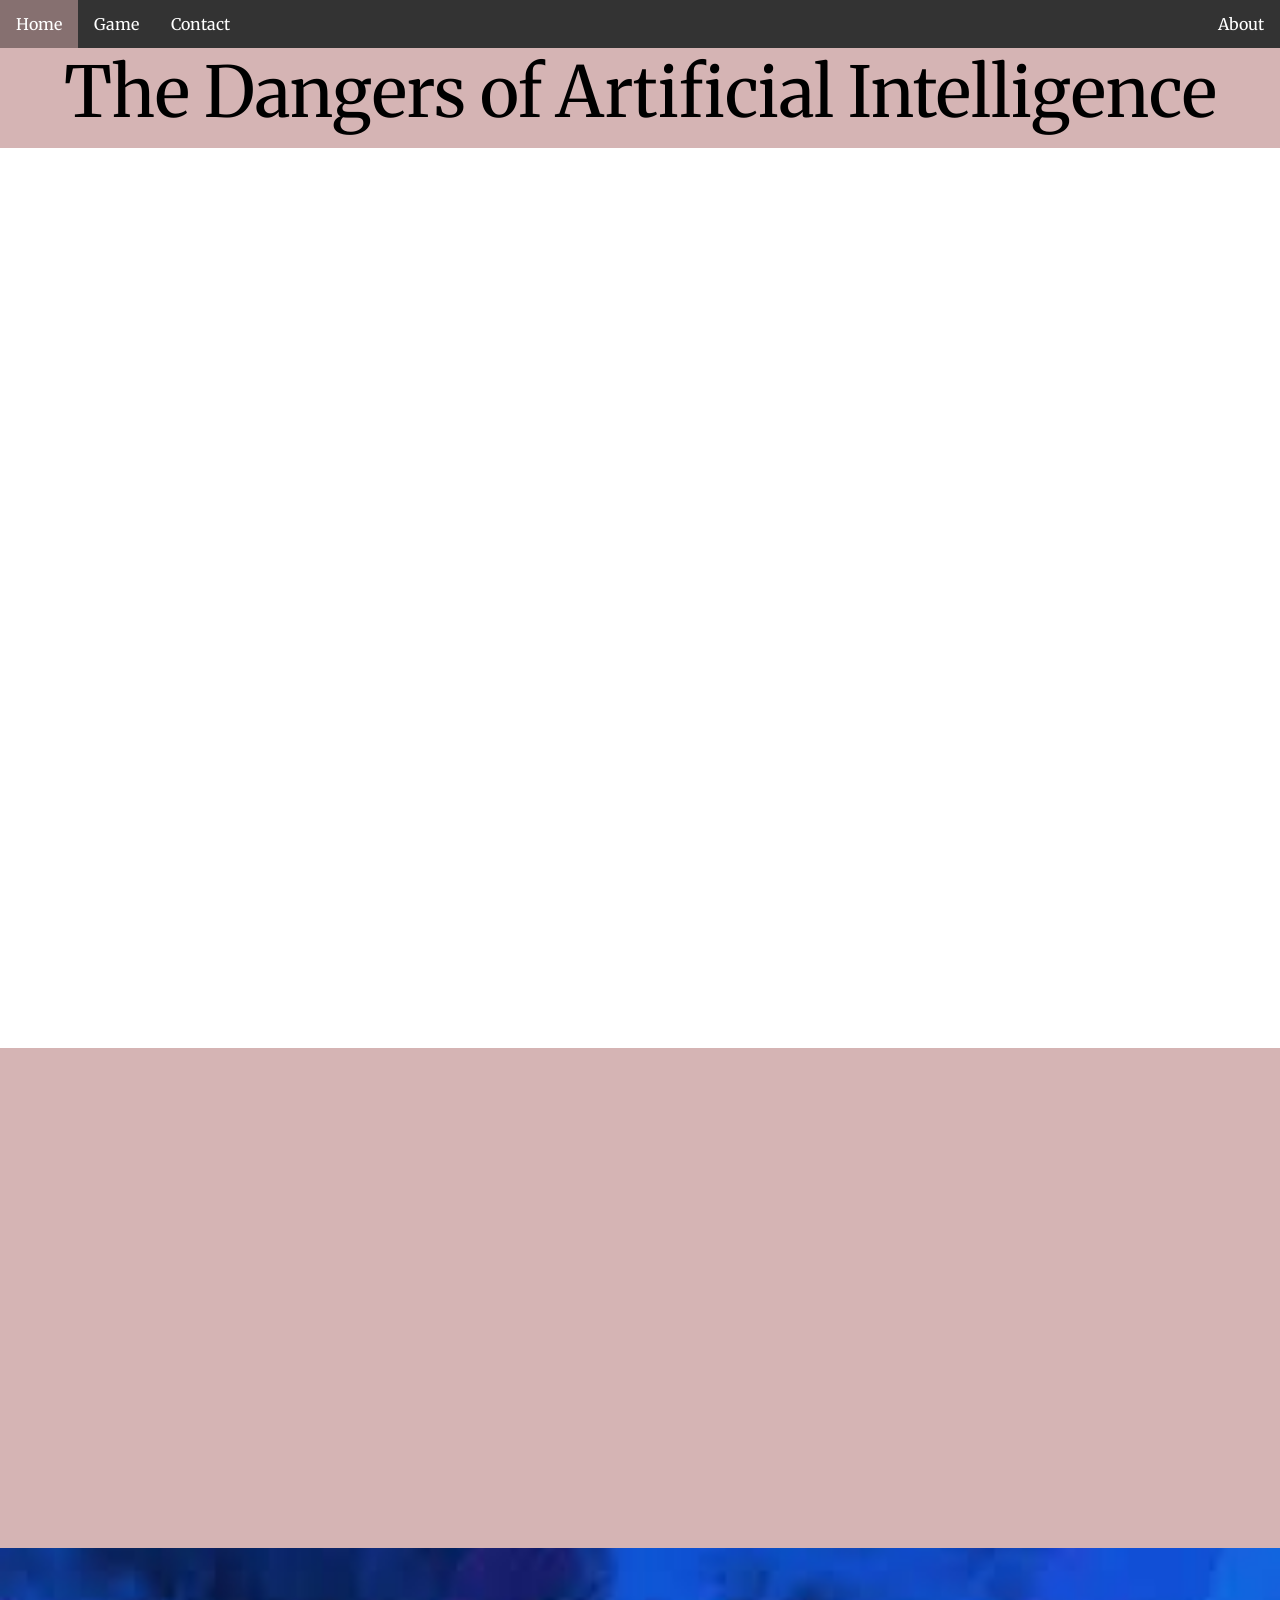
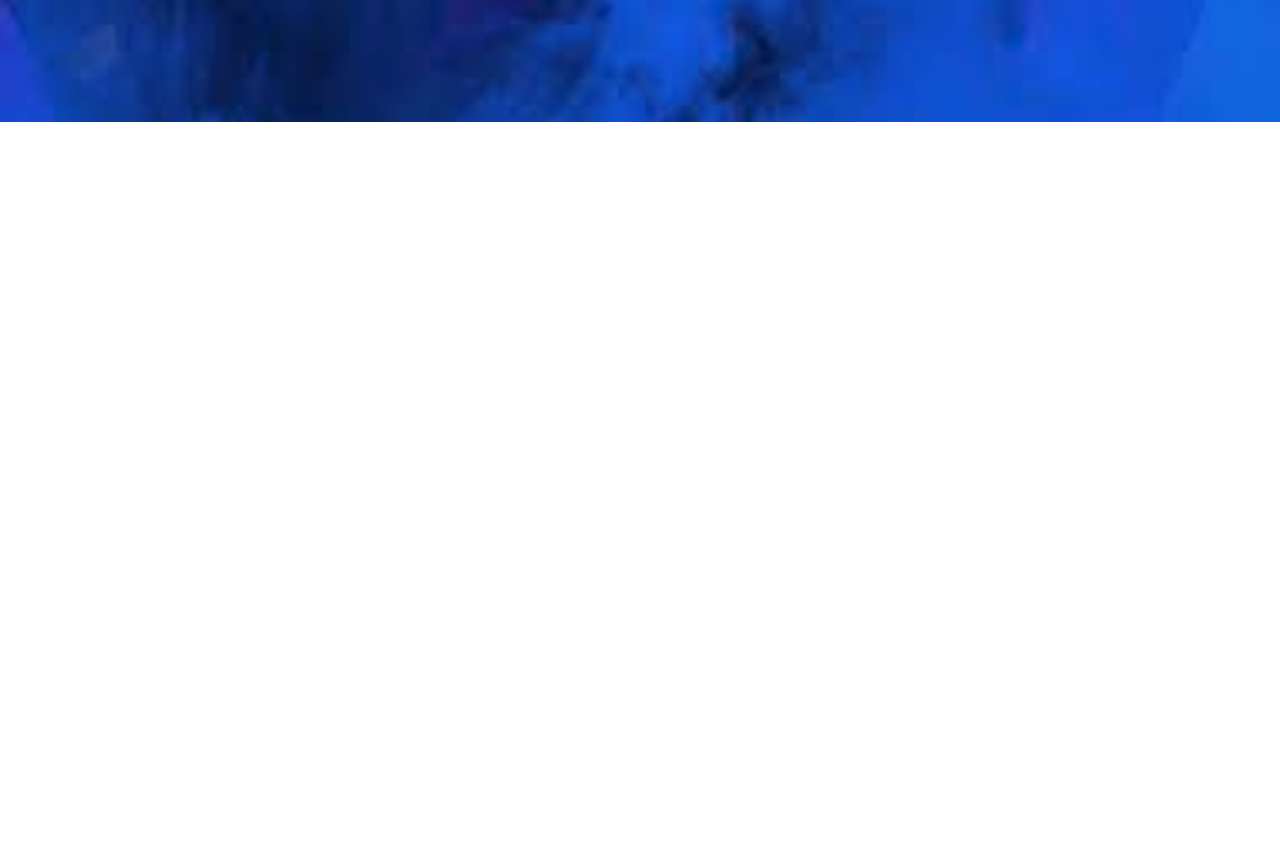
==== Index.html @ 7e308ecd "ProperFiles" ====
<!DOCTYPE html>
<html lang="en">
<head>
    <meta charset="UTF-8">
    <meta name="viewport" content="width=device-width, initial-scale=1.0">
    <title>Danger of AI</title>
    <link rel="stylesheet" href="DangerOfAI.css">
     <link rel="preconnect" href="https://fonts.googleapis.com">
        <link rel="preconnect" href="https://fonts.gstatic.com" crossorigin>
        <link href="https://fonts.googleapis.com/css2?family=Merriweather:ital,opsz,wght@0,18..144,300..900;1,18..144,300..900&display=swap" rel="stylesheet">
    <script src="DangerOfAI.js"></script>
</head>
<body>
    <div id="navbar-placeholder"></div>
    <div style="background-color: #D5B4B4; height: 100px; font-size: 35px; border: none; margin-top: -47px;">
        <h1 class="merriweather1" align="center">The Dangers of Artificial Intelligence</h1>
    </div>
    <div class="parallax pimg1"></div>
    <div style="height:500px;background-color:#D5B4B4 ;font-size:36px"></div>
    <div class="parallax pimg2">
</body>
</html>
---- DangerOfAI.css ----
.merriweather1 {
  font-family: "Merriweather", serif;
  font-weight: 400;
}

body, html {
  height: 100%;
}

.parallax {

  /* Full height */
  height: 100%; 

  /* Create the parallax scrolling effect */
  background-attachment: fixed;
  background-position: center;
  background-repeat: no-repeat;
  background-size: cover;
}

.pimg1{
  background-image: url('img_parallax.jpg');
}

.pimg2{
  background-image: url('img_parallax2.jpg');
}

.pstart {
     border-radius: 30px 30px 0px 0px
}

.pend {
    border-radius: 0px 0px 30px 30px 
}

body {
    padding:0;
    margin:0;
}


h2, p {
  margin: 10px;
}

#navbar-placeholder {
  position: sticky;
  top: 0;
  z-index: 1000;
}

ul {
  list-style-type: none;
  margin: 0;
  padding: 0;
  overflow: hidden;
  background-color: #333333;
}

ul li {
  float: left;
}

ul li a {
  display: block;
  color: white;
  text-align: center;
  padding: 14px 16px;
  text-decoration: none;
}

ul li a:hover:not(.active) {
  background-color: #111111;
}

ul li a.active {
  background-color: #867070;
}
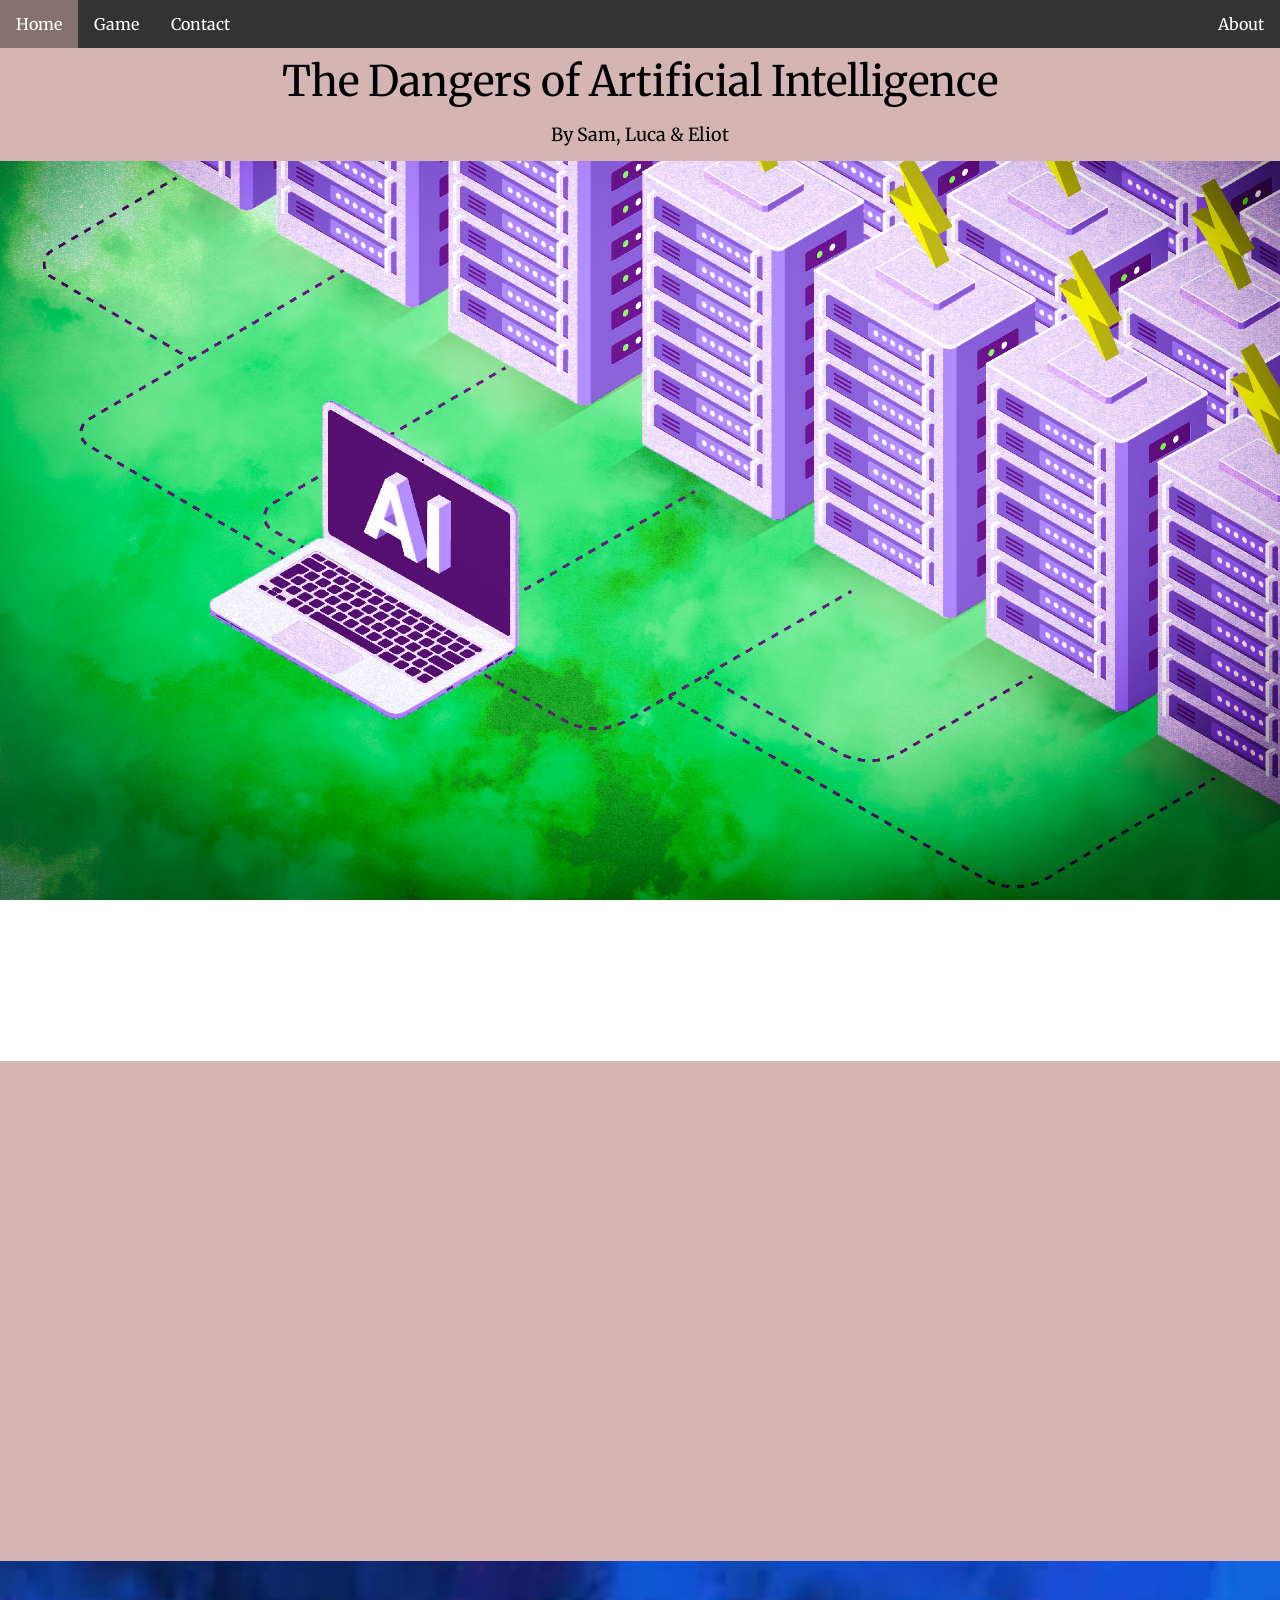
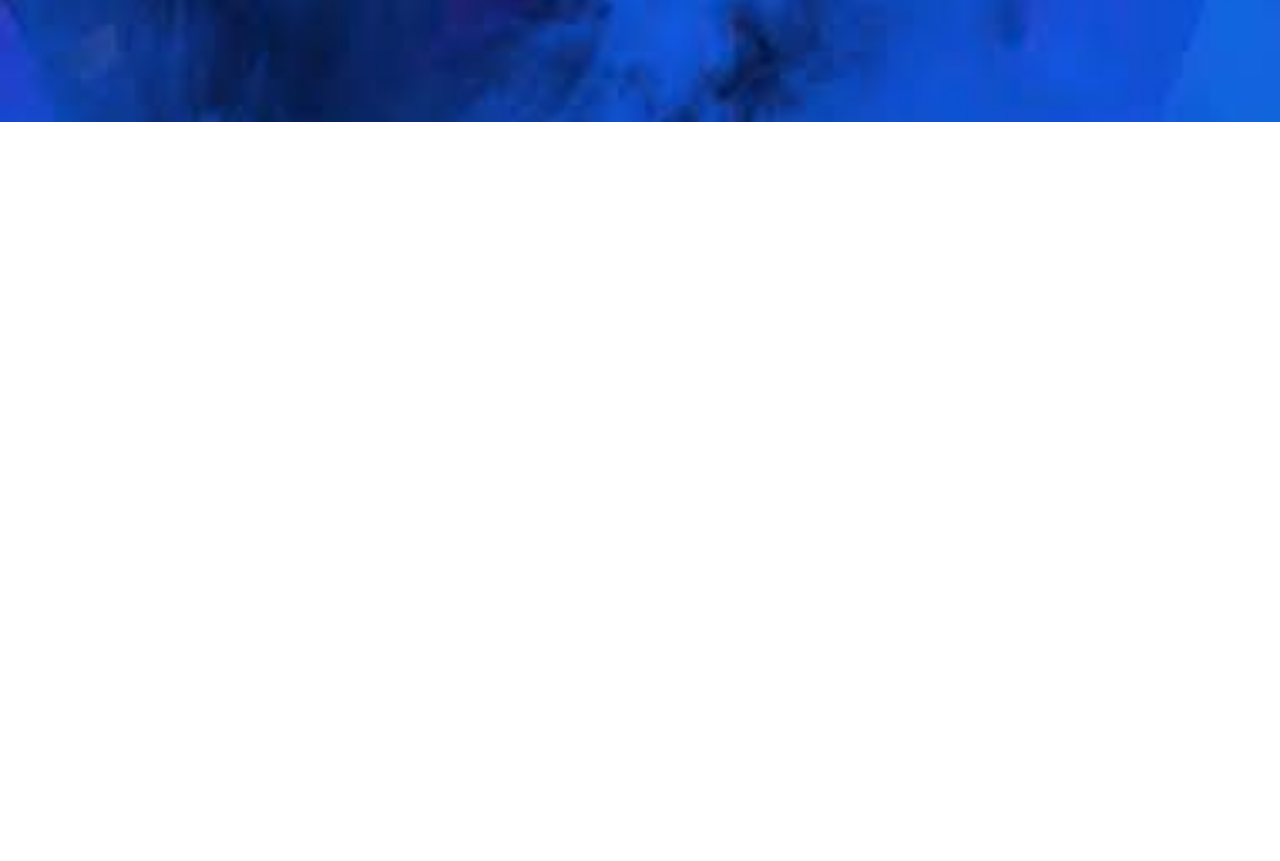
==== commit d526a8d7: "Cleaned up first area" ====
--- a/Index.html
+++ b/Index.html
@@ -12,11 +12,12 @@
 </head>
 <body>
     <div id="navbar-placeholder"></div>
-    <div style="background-color: #D5B4B4; height: 100px; font-size: 35px; border: none; margin-top: -47px;">
-        <h1 class="merriweather1" align="center">The Dangers of Artificial Intelligence</h1>
+    <div style="background-color: #D5B4B4; height: 160px; font-size: 35px; border: none; margin-top: -47px; display: flex; flex-direction: column; justify-content: center; align-items: center; position: relative;">
+        <h1 class="merriweather1" align="center" style="font-size: 42px; margin: 0;">The Dangers of Artificial Intelligence</h1>
+        <p class="merriweather1" align="center" style="font-size: 18px; margin: 0; position: absolute; bottom: 15px;">By Sam, Luca & Eliot</p>
     </div>
     <div class="parallax pimg1"></div>
     <div style="height:500px;background-color:#D5B4B4 ;font-size:36px"></div>
-    <div class="parallax pimg2">
+    <div class="parallax pimg2"></div>
 </body>
 </html>
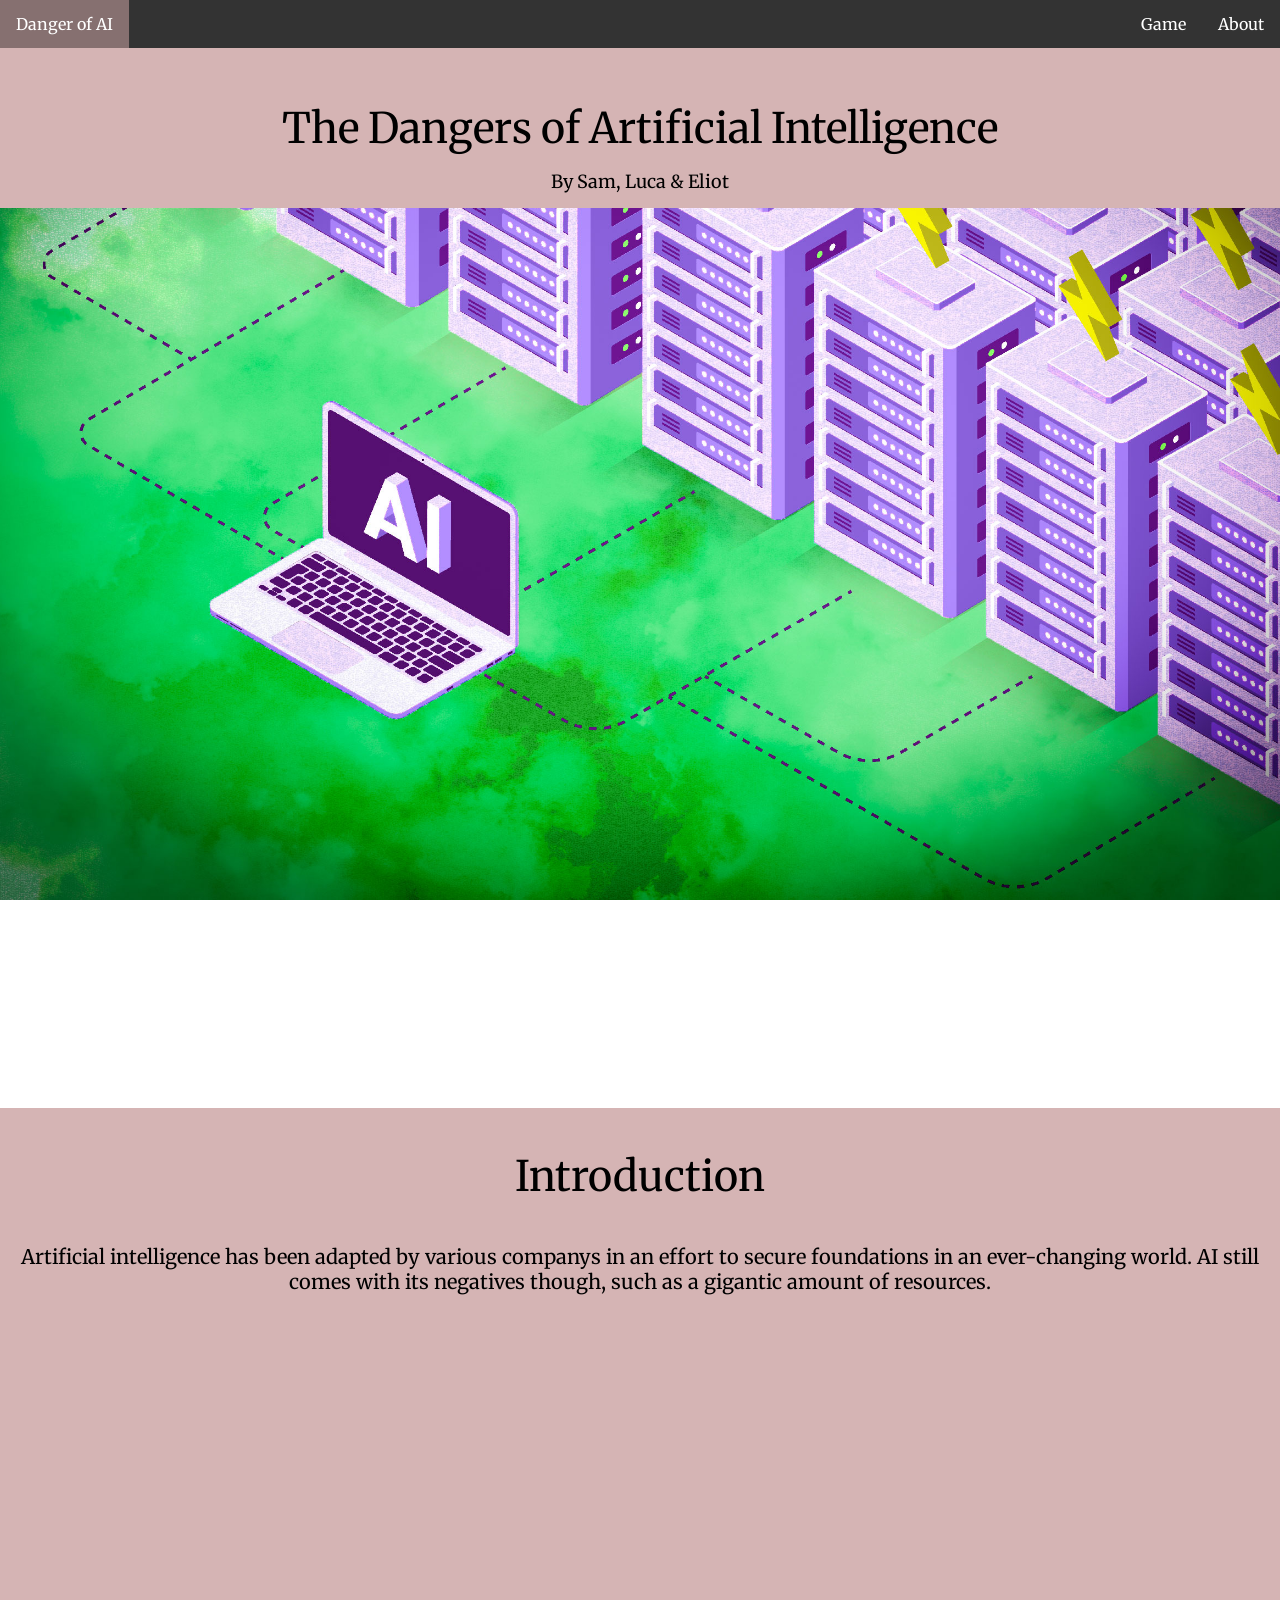
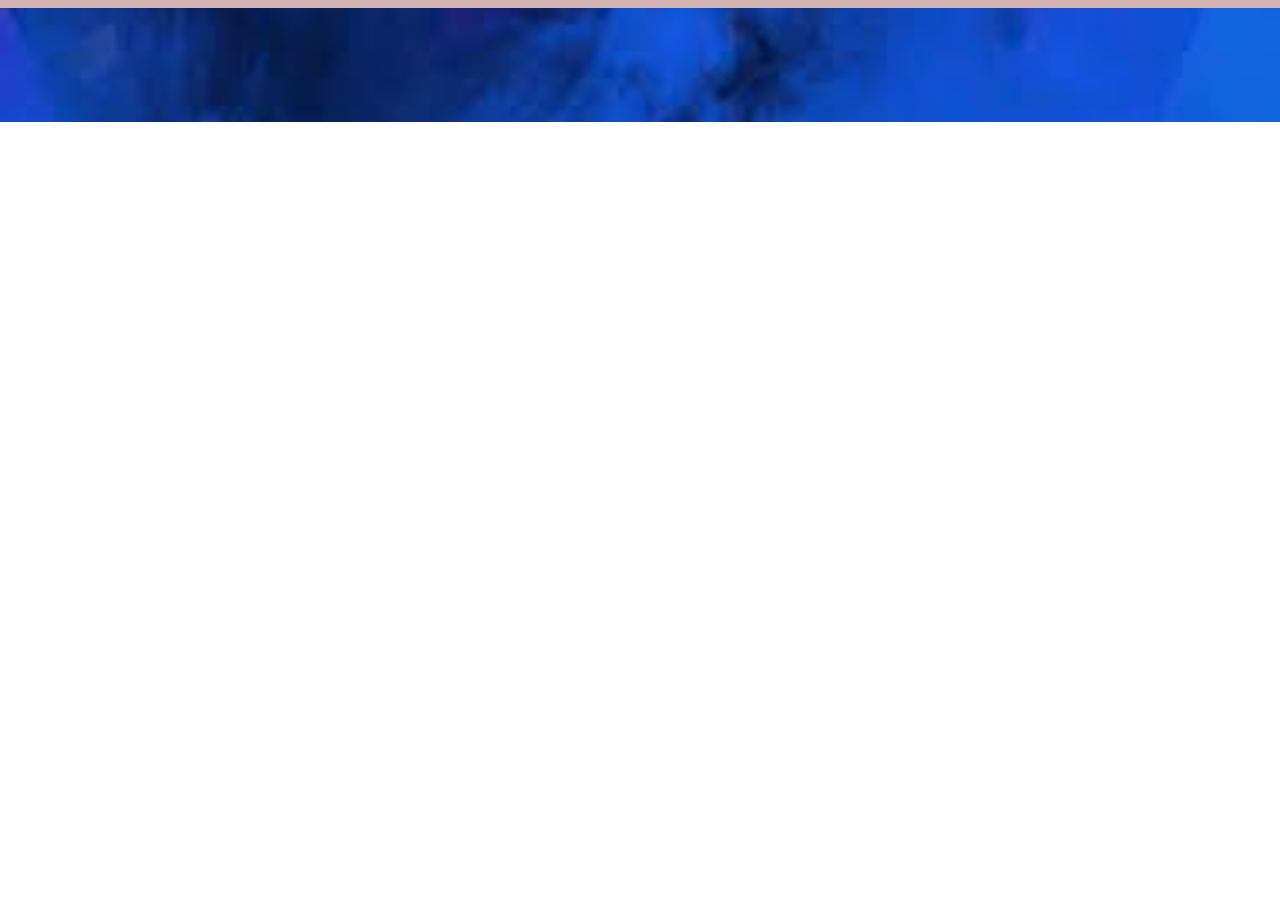
==== commit 7e18f02b: "Day 7" ====
--- a/Index.html
+++ b/Index.html
@@ -1,23 +1,23 @@
-<!DOCTYPE html>
-<html lang="en">
-<head>
-    <meta charset="UTF-8">
-    <meta name="viewport" content="width=device-width, initial-scale=1.0">
-    <title>Danger of AI</title>
-    <link rel="stylesheet" href="DangerOfAI.css">
-     <link rel="preconnect" href="https://fonts.googleapis.com">
-        <link rel="preconnect" href="https://fonts.gstatic.com" crossorigin>
-        <link href="https://fonts.googleapis.com/css2?family=Merriweather:ital,opsz,wght@0,18..144,300..900;1,18..144,300..900&display=swap" rel="stylesheet">
-    <script src="DangerOfAI.js"></script>
-</head>
-<body>
-    <div id="navbar-placeholder"></div>
-    <div style="background-color: #D5B4B4; height: 160px; font-size: 35px; border: none; margin-top: -47px; display: flex; flex-direction: column; justify-content: center; align-items: center; position: relative;">
-        <h1 class="merriweather1" align="center" style="font-size: 42px; margin: 0;">The Dangers of Artificial Intelligence</h1>
-        <p class="merriweather1" align="center" style="font-size: 18px; margin: 0; position: absolute; bottom: 15px;">By Sam, Luca & Eliot</p>
-    </div>
-    <div class="parallax pimg1"></div>
-    <div style="height:500px;background-color:#D5B4B4 ;font-size:36px"></div>
-    <div class="parallax pimg2"></div>
-</body>
+<!DOCTYPE html>
+<html lang="en">
+<head>
+    <meta charset="UTF-8">
+    <meta name="viewport" content="width=device-width, initial-scale=1.0">
+    <title>Danger of AI</title>
+    <link rel="stylesheet" href="DangerOfAI.css">
+     <link rel="preconnect" href="https://fonts.googleapis.com">
+        <link rel="preconnect" href="https://fonts.gstatic.com" crossorigin>
+        <link href="https://fonts.googleapis.com/css2?family=Merriweather:ital,opsz,wght@0,18..144,300..900;1,18..144,300..900&display=swap" rel="stylesheet">
+    <script src="DangerOfAI.js"></script>
+</head>
+<body>
+    <div id="navbar-placeholder"></div>
+    <div style="background-color: #D5B4B4; height: 160px; font-size: 35px; border: none; display: flex; flex-direction: column; justify-content: center; align-items: center; position: relative;">
+        <h1 class="merriweather1" align="center" style="font-size: 42px; margin: 0;">The Dangers of Artificial Intelligence</h1>
+        <p class="merriweather1" align="center" style="font-size: 18px; margin: 0; position: absolute; bottom: 15px;">By Sam, Luca & Eliot</p>
+    </div>
+    <div class="parallax pimg1"></div>
+    <div style="height:500px; background-color:#D5B4B4; font-size:36px; display:flow-root"><h3 class="merriweather1" align="center">Introduction</h3><p class="merriweather1" style="font-size: 20px;" align="center">Artificial intelligence has been adapted by various companys in an effort to secure foundations in an ever-changing world. AI still comes with its negatives though, such as a gigantic amount of resources.  </p></div>
+    <div class="parallax pimg2"></div>
+</body>
 </html>
--- a/DangerOfAI.css
+++ b/DangerOfAI.css
@@ -1,81 +1,81 @@
-
-.merriweather1 {
-  font-family: "Merriweather", serif;
-  font-weight: 400;
-}
-
-body, html {
-  height: 100%;
-}
-
-.parallax {
-
-  /* Full height */
-  height: 100%; 
-
-  /* Create the parallax scrolling effect */
-  background-attachment: fixed;
-  background-position: center;
-  background-repeat: no-repeat;
-  background-size: cover;
-}
-
-.pimg1{
-  background-image: url('img_parallax.jpg');
-}
-
-.pimg2{
-  background-image: url('img_parallax2.jpg');
-}
-
-.pstart {
-     border-radius: 30px 30px 0px 0px
-}
-
-.pend {
-    border-radius: 0px 0px 30px 30px 
-}
-
-body {
-    padding:0;
-    margin:0;
-}
-
-
-h2, p {
-  margin: 10px;
-}
-
-#navbar-placeholder {
-  position: sticky;
-  top: 0;
-  z-index: 1000;
-}
-
-ul {
-  list-style-type: none;
-  margin: 0;
-  padding: 0;
-  overflow: hidden;
-  background-color: #333333;
-}
-
-ul li {
-  float: left;
-}
-
-ul li a {
-  display: block;
-  color: white;
-  text-align: center;
-  padding: 14px 16px;
-  text-decoration: none;
-}
-
-ul li a:hover:not(.active) {
-  background-color: #111111;
-}
-
-ul li a.active {
-  background-color: #867070;
+
+.merriweather1 {
+  font-family: "Merriweather", serif;
+  font-weight: 400;
+}
+
+html {
+  height: 100%;
+}
+
+.parallax {
+
+  /* Full height */
+  height: 100vh; 
+
+  /* Create the parallax scrolling effect */
+  background-attachment: fixed;
+  background-position: center;
+  background-repeat: no-repeat;
+  background-size: cover;
+}
+
+.pimg1{
+  background-image: url('img_parallax.jpg');
+}
+
+.pimg2{
+  background-image: url('img_parallax2.jpg');
+}
+
+.pstart {
+     border-radius: 30px 30px 0px 0px
+}
+
+.pend {
+    border-radius: 0px 0px 30px 30px 
+}
+
+body {
+    padding:0;
+    margin:0;
+}
+
+
+h2, p {
+  margin: 10px;
+}
+
+#navbar-placeholder {
+  position: sticky;
+  top: 0;
+  z-index: 1000;
+}
+
+ul {
+  list-style-type: none;
+  margin: 0;
+  padding: 0;
+  overflow: hidden;
+  background-color: #333333;
+}
+
+ul li {
+  float: left;
+}
+
+ul li a {
+  display: block;
+  color: white;
+  text-align: center;
+  padding: 14px 16px;
+  text-decoration: none;
+}
+
+ul li a:hover:not(.active) {
+  background-color: #111111;
+}
+
+ul li a.active {
+  background-color: #867070;
 }
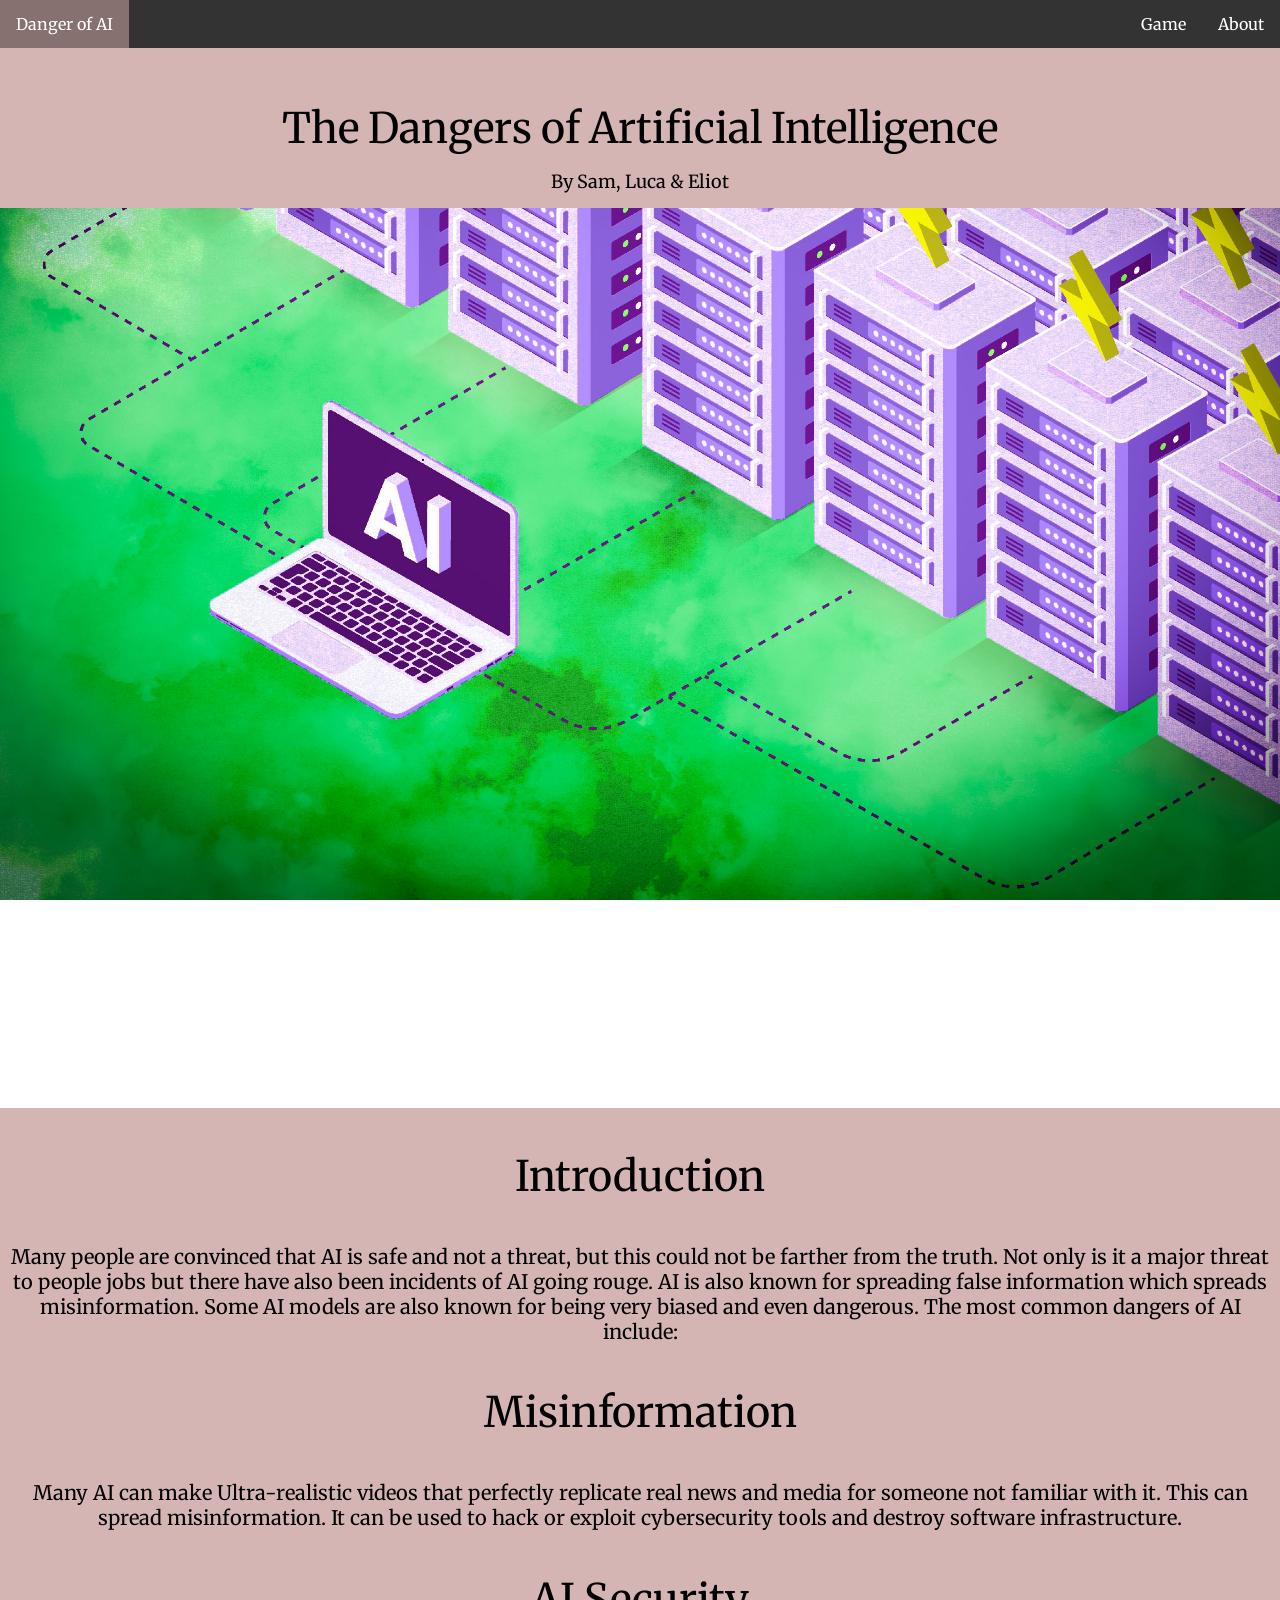
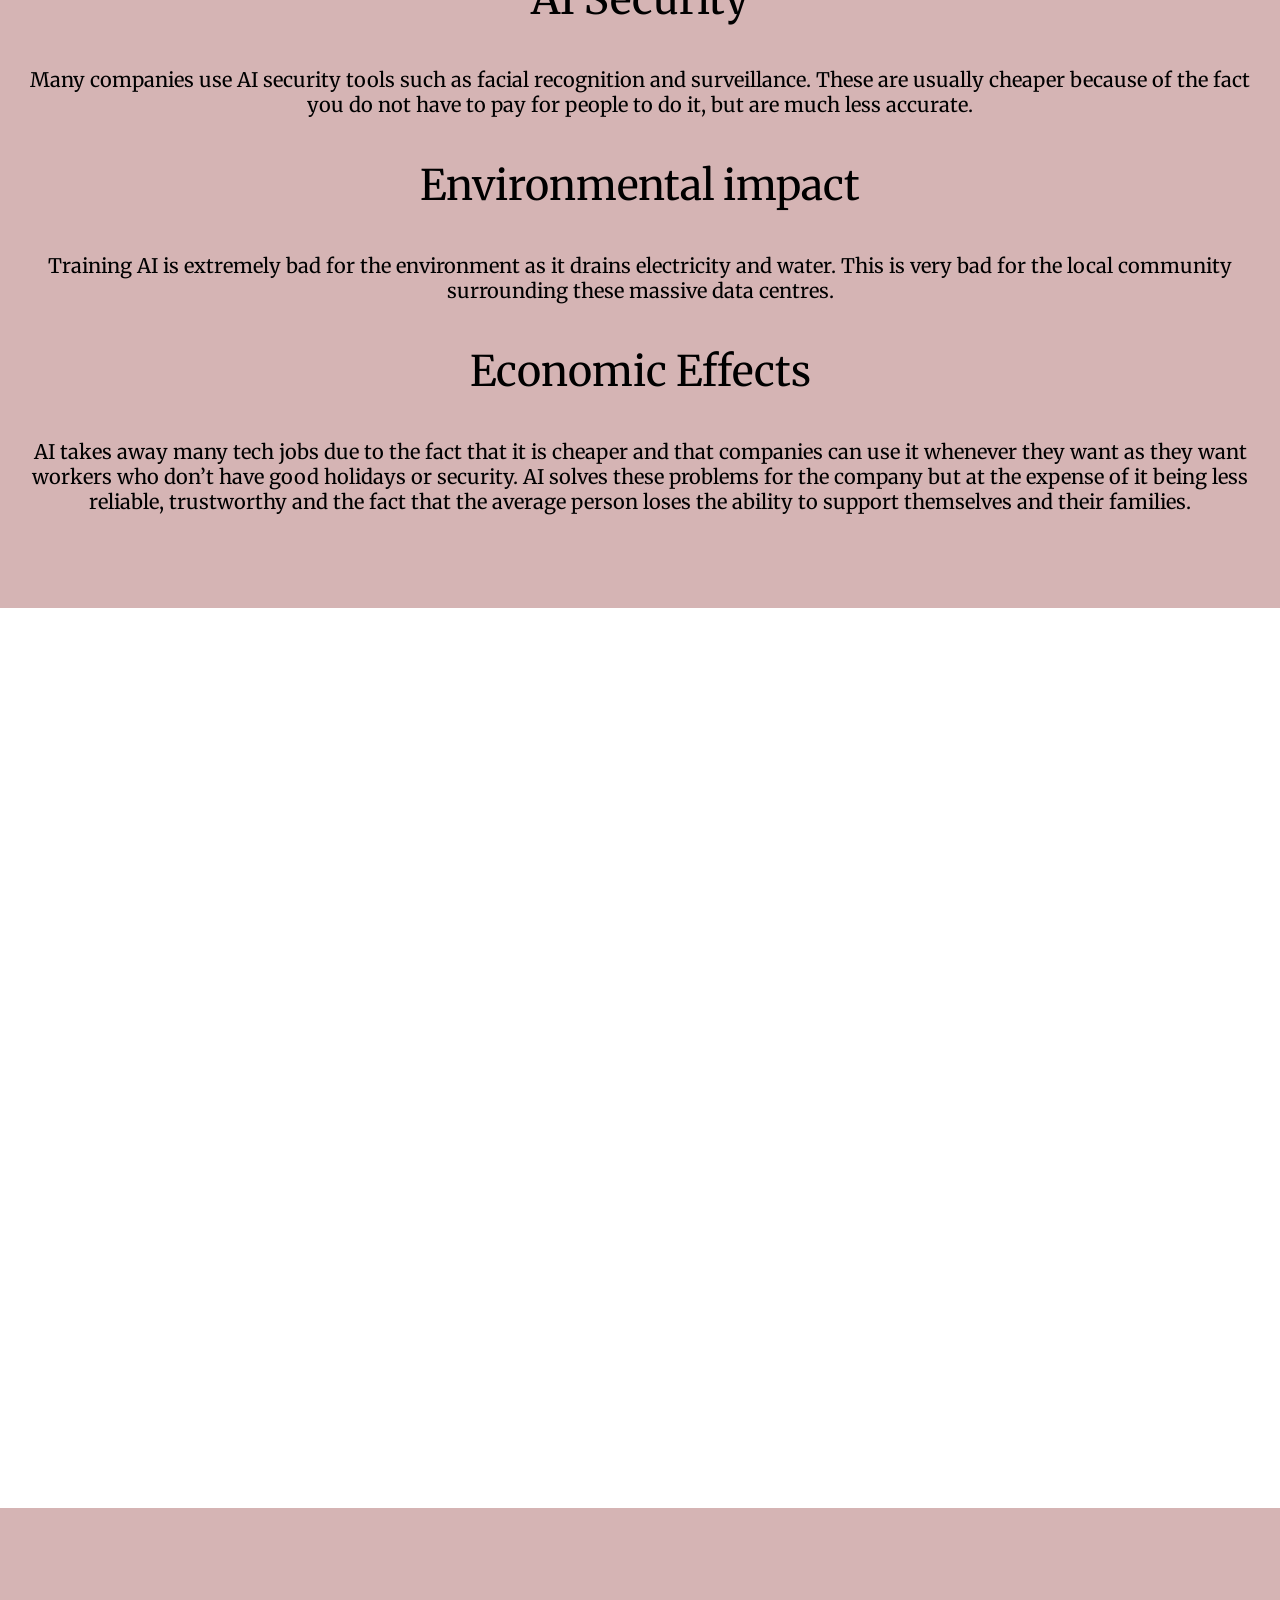
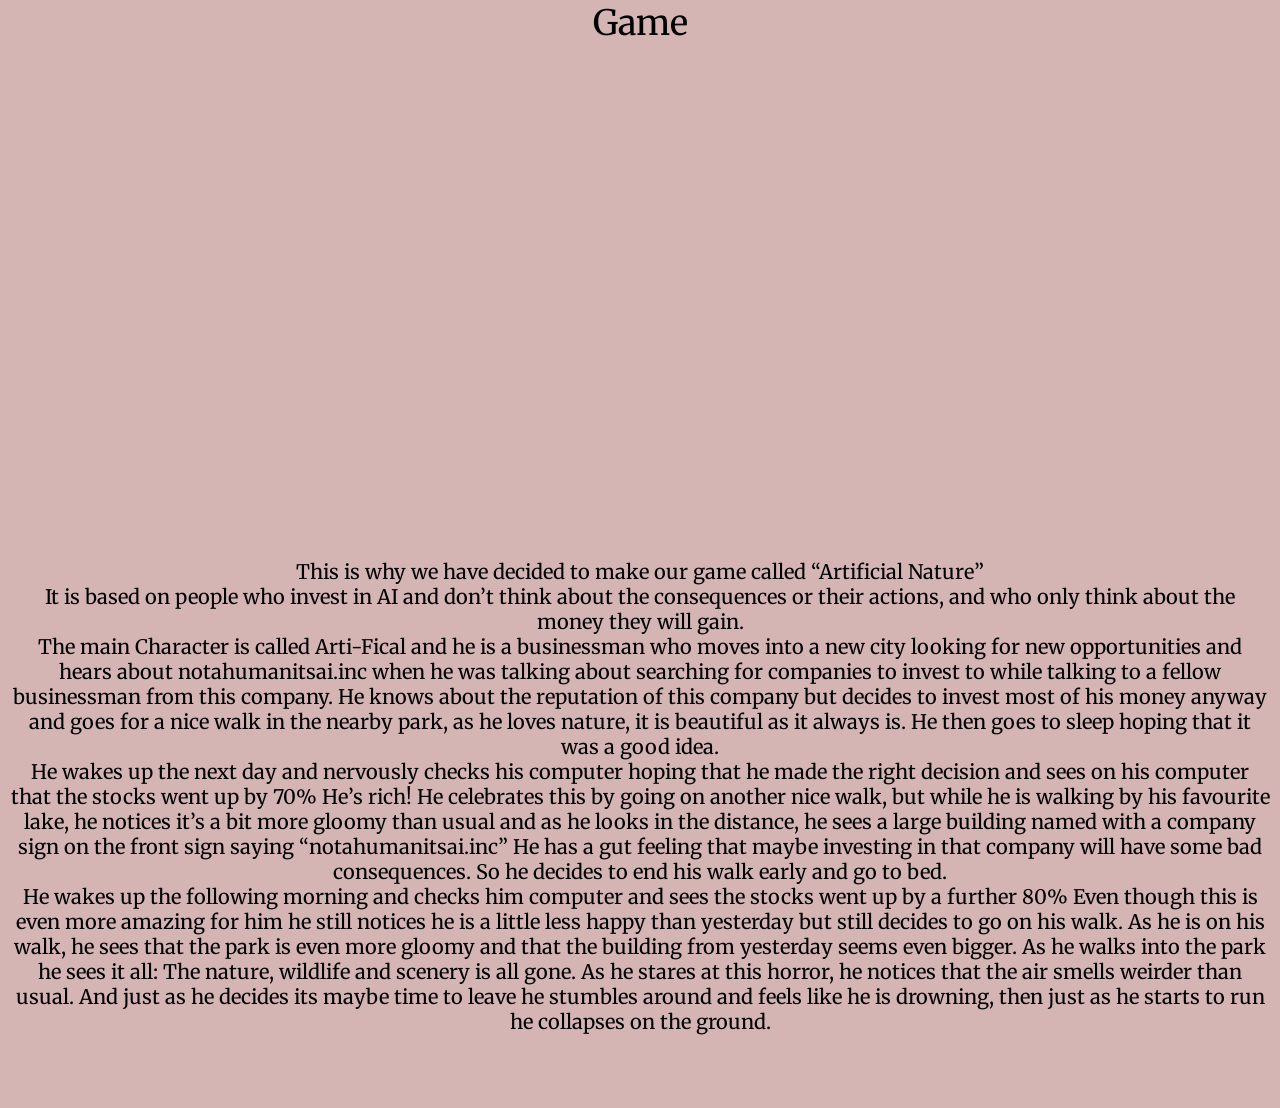
==== commit 1ced47c0: "Final Upd. O  [_]  X O  X  [_] X  O  [_]" ====
--- a/Index.html
+++ b/Index.html
@@ -17,7 +17,45 @@
         <p class="merriweather1" align="center" style="font-size: 18px; margin: 0; position: absolute; bottom: 15px;">By Sam, Luca & Eliot</p>
     </div>
     <div class="parallax pimg1"></div>
-    <div style="height:500px; background-color:#D5B4B4; font-size:36px; display:flow-root"><h3 class="merriweather1" align="center">Introduction</h3><p class="merriweather1" style="font-size: 20px;" align="center">Artificial intelligence has been adapted by various companys in an effort to secure foundations in an ever-changing world. AI still comes with its negatives though, such as a gigantic amount of resources.  </p></div>
-    <div class="parallax pimg2"></div>
+    <div style="height:1100px; background-color:#D5B4B4; font-size:36px; display:flow-root"><h3 class="merriweather1" align="center">Introduction</h3><p class="merriweather1" style="font-size: 20px;" align="center">Many people are convinced that AI is safe and not a threat, but this could not be farther from the truth. Not only is it a major threat to people jobs but there have also been incidents of AI going rouge. AI is also known for spreading false information which spreads misinformation. Some AI models are also known for being very biased and even dangerous. 
+The most common dangers of AI include:
+ </p>
+
+<h3 class="merriweather1" id="about" align="center">Misinformation</h3><p class="merriweather1" style="font-size: 20px;" align="center">
+    Many AI can make Ultra-realistic videos that perfectly replicate real news and media for someone not familiar with it. This can spread misinformation.
+
+ It can be used to hack or exploit cybersecurity tools and destroy software infrastructure. 
+</p>
+
+<h3 class="merriweather1" align="center"> AI Security</h3><p class="merriweather1" style="font-size: 20px;" align="center">
+    Many companies use AI security tools such as facial recognition and surveillance. These are usually cheaper because of the fact you do not have to pay for people to do it, but are much less accurate.
+
+</p>
+<h3 class="merriweather1" align="center">Environmental impact</h3><p class="merriweather1" style="font-size: 20px;" align="center">
+Training AI is extremely bad for the environment as it drains electricity and water. This is very bad for the local community surrounding these massive data centres.
+</p>
+<h3 class="merriweather1" align="center">Economic Effects</h3><p class="merriweather1" style="font-size: 20px;" align="center">
+ AI takes away many tech jobs due to the fact that it is cheaper  and that companies can use it whenever they want as they want workers who don’t have good holidays or security. AI solves these problems for the company but at the expense of it being less reliable, trustworthy and the fact that the average person loses the ability to support themselves and their families.
+</p>
+</div>
+    <div class="parallax pimg2" ></div>
+<div id="game" style="height:1200px; background-color:#D5B4B4; font-size:36px; display:flow-root"><h3 class="merriweather1 title" align="center">Game</h3>
+     <center>
+<iframe allowtransparency="true" style="margin-top: 0px; border-radius: 20px;" width="485" height="402" src="https://scratch.mit.edu/projects/1392322126/embed" frameborder="0" allowfullscreen></iframe>
+     </center>
+ <p class="merriweather1" style="font-size: 20px;" align="center">
+    This is why we have decided to make our game called “Artificial Nature” <br>
+It is based on people who invest in AI and don’t think about the consequences or their actions, and who only think about the money they will gain.<br>
+The main Character is called Arti-Fical and he is a businessman who moves into a new city looking for new opportunities and hears about notahumanitsai.inc when he was talking about searching for companies to invest to while talking to a fellow businessman from this company. He knows about the reputation of this company but decides to invest most of his money anyway and goes for a nice walk in the nearby park, as he loves nature, it is beautiful as it always is. He then goes to sleep hoping that it was a good idea. <br>
+He wakes up the next day and nervously checks his computer hoping that he made the right decision and sees on his computer that the stocks went up by 70% He’s rich! He celebrates this by going on another nice walk, but while he is walking by his favourite lake, he notices it’s a bit more gloomy than usual and as he looks in the distance, he sees a large building named with a company sign on the front sign saying “notahumanitsai.inc” He has a gut feeling that maybe investing in that company will have some bad consequences. So he decides to end his walk early and go to bed.<br>
+He wakes up the following morning and checks him computer and sees the stocks went up by a further 80% Even though this is even more amazing for him he still notices he is a little less happy than yesterday but still decides to go on his walk. As he is on his walk, he sees that the park is even more gloomy and that the building from yesterday seems even bigger. As he walks into the park he sees it all: The nature, wildlife and scenery is all gone. As he stares at this horror, he notices that the air smells weirder than usual. And just as he decides its maybe time to leave he stumbles around and feels like he is drowning, then just as he starts to run he collapses on the ground.<br>
+
+
+
+
+
+
+ </p>
+</div>
 </body>
 </html>
--- a/DangerOfAI.css
+++ b/DangerOfAI.css
@@ -78,4 +78,16 @@
 
 ul li a.active {
   background-color: #867070;
+}
+
+.title {
+  background-color: #D5B4B4;
+  height: 160px; 
+  font-size: 35px; 
+  border: none;
+  display: flex;
+  flex-direction: column;
+  justify-content: center;
+  align-items: center;
+  position: relative;
 }
